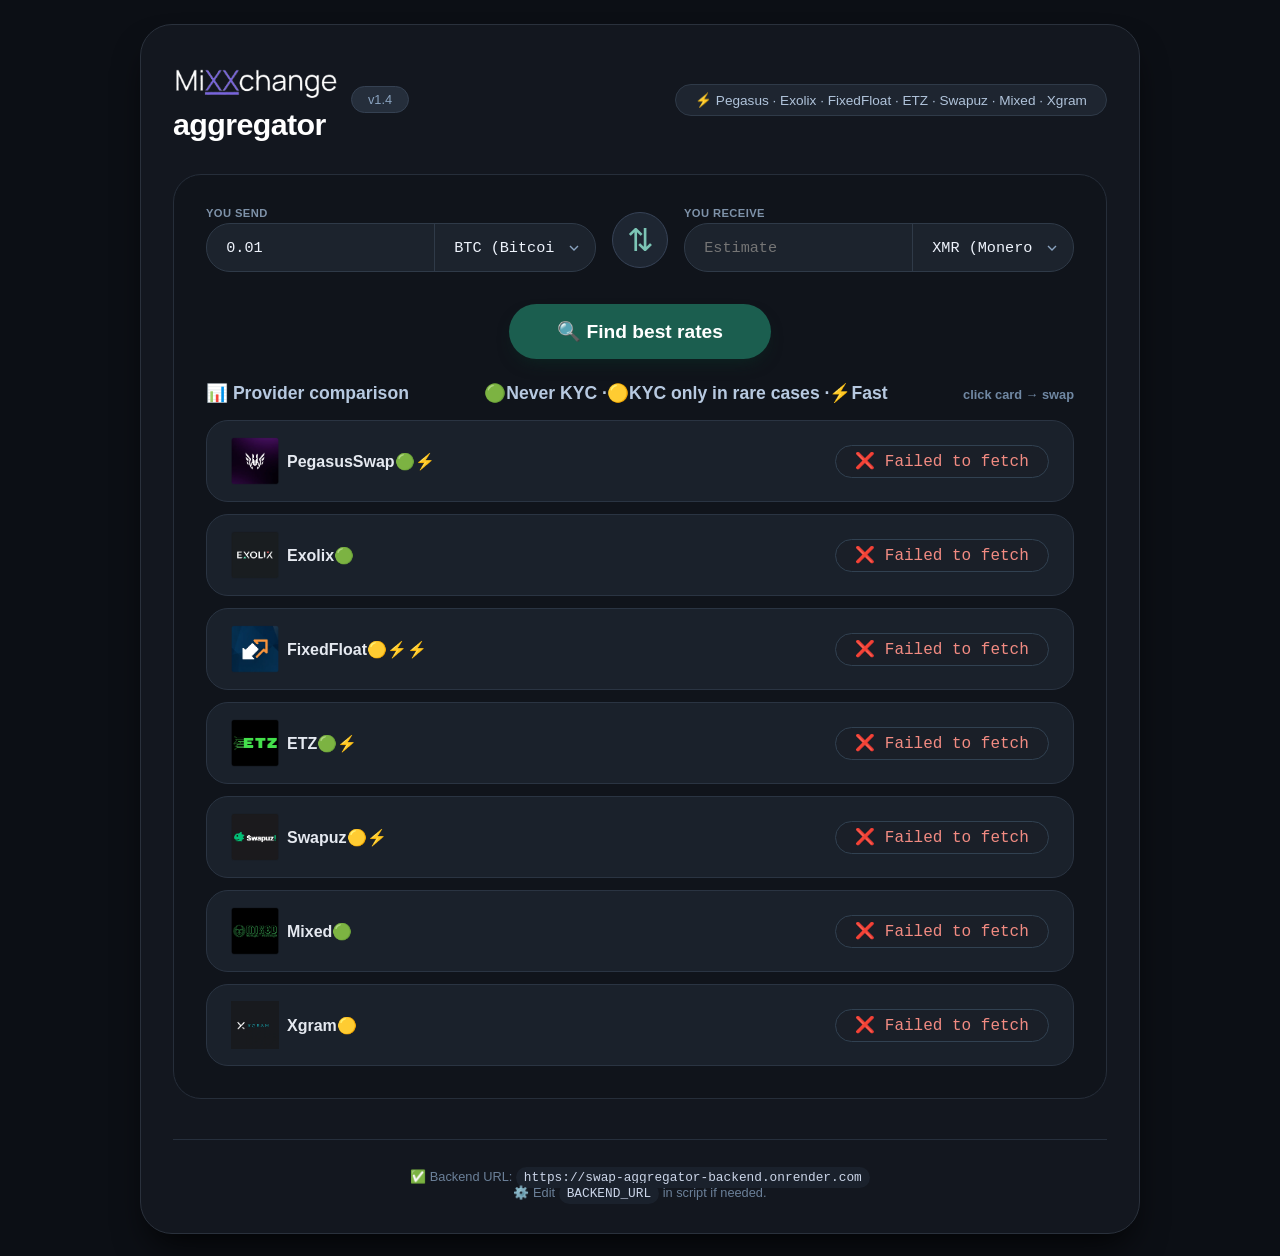
==== index.html @ 4519afbc "Add files via upload" ====
<!DOCTYPE html>
<html lang="en">
<head>
    <meta charset="UTF-8">
    <meta name="viewport" content="width=device-width, initial-scale=1.0">
    <title>SwapAggregator · Modular CSS</title>
    <link rel="stylesheet" href="style.css">
</head>
<body>
<div class="app-container">

    <div class="header-modern">
        <div class="title-group">
            <div class="logo-title">
                <img src="icons/mixxchange.webp" alt="Mixxchange" class="title-logo">
                <h1>aggregator</h1>
            </div>
            <span class="version-badge">v1.4</span>
        </div>
        <div class="exchanges-note">
            ⚡ Pegasus · Exolix · FixedFloat · ETZ · Swapuz · Mixed · Xgram
        </div>
    </div>

    <div class="swap-panel">
        <!-- Two‑pill layout with grid for perfect centering -->
        <div class="row grid-row">
            <div class="col">
                <label class="label">You send</label>
                <div class="pill">
                    <input type="number" id="amountFrom" value="0.01" step="any" placeholder="Amount" class="pill-input">
                    <select id="currencyFrom" class="pill-select"></select>
                </div>
            </div>

            <div class="swap-arrow" id="swapArrow" title="Swap currencies">⇅</div>

            <div class="col">
                <label class="label">You receive</label>
                <div class="pill">
                    <input type="number" id="amountTo" placeholder="Estimate" readonly class="pill-input pill-input-readonly">
                    <select id="currencyTo" class="pill-select"></select>
                </div>
            </div>
        </div>

        <div class="btn-container">
            <button id="refreshRatesBtn" class="btn">🔍 Find best rates</button>
        </div>

        <!-- Best rate box removed as requested -->

        <div class="providers-title">
            <span>📊 Provider comparison</span>🟢Never KYC ·🟡KYC only in rare cases ·⚡Fast
            <span style="font-size:0.8rem; color:#7088a3;">click card → swap</span>
        </div>

        <div class="providers" id="providerContainer">
            <!-- Cards will be dynamically generated -->
        </div>
    </div>

    <div class="footer-note">
        ✅ Backend URL: <span id="backendUrlDisplay" class="inline-code">http://localhost:3001</span><br>
        ⚙️ Edit <code class="inline-code">BACKEND_URL</code> in script if needed.
    </div>
</div>

<script>
    const BACKEND_URL = 'https://swap-aggregator-backend.onrender.com';
    document.getElementById('backendUrlDisplay').innerText = BACKEND_URL;

    const exchangeConfig = [
        { id: 'pegasus', name: 'PegasusSwap', emoji: '🟢⚡', icon: 'icons/pegasus.webp', link: 'https://pegasusswap.com/?ref=B7J4583', fetchFunc: fetchPegasusRate, enabled: true },
        { id: 'exolix', name: 'Exolix', emoji: '🟢', icon: 'icons/exolix.webp', link: 'https://exolix.com?ref=6A565BE6BD12206BD8289DF3541ECC38', fetchFunc: fetchExolixRate, enabled: true },
        { id: 'fixedfloat', name: 'FixedFloat', emoji: '🟡⚡⚡', icon: 'icons/fixedfloat.webp', link: 'https://ff.io/?ref=myyf98ad', fetchFunc: fetchFixedFloatRate, enabled: true },
        { id: 'etz', name: 'ETZ', emoji: '🟢⚡', icon: 'icons/etz.webp', link: 'https://etz-swap.com?ref=IL95CHDCNI7DUSWECCBX', fetchFunc: fetchETZRate, enabled: true },
        { id: 'swapuz', name: 'Swapuz', emoji: '🟡⚡', icon: 'icons/swapuz.webp', link: 'https://swapuz.com/?ref=6b44f279-f1b4-4f77-b167-ae1099fec0e4', fetchFunc: fetchSwapuzRate, enabled: true },
        { id: 'mixed', name: 'Mixed', emoji: '🟢', icon: 'icons/mixed.webp', link: 'https://mixed.exchange/?ref=nxrv33Upkz46', fetchFunc: fetchMixedRate, enabled: true },
        { id: 'xgram', name: 'Xgram', emoji: '🟡', icon: 'icons/xgram.webp', link: 'https://xgram.io?refId=6996f9b9e189f', fetchFunc: fetchXgramRate, enabled: true }
    ];

    const enabledExchanges = exchangeConfig.filter(ex => ex.enabled);

    function rebuildProviderCards() {
        const container = document.getElementById('providerContainer');
        container.innerHTML = '';
        enabledExchanges.forEach(ex => {
            const card = document.createElement('a');
            card.className = 'provider-card';
            card.id = `${ex.id}Card`;
            card.href = ex.link;
            card.target = '_blank';
            card.rel = 'noopener';
            card.innerHTML = `
                <span class="provider-name">
                    <img src="${ex.icon}" alt="${ex.name}" class="provider-icon">
                    ${ex.name}${ex.emoji}
                </span>
                <span class="provider-rate" id="${ex.id}Rate">—</span>
            `;
            container.appendChild(card);
        });
    }

    function setProviderRate(providerId, rateText, isError = false) {
        const span = document.getElementById(`${providerId}Rate`);
        if (span) {
            span.innerText = rateText;
            span.style.color = isError ? '#f28b82' : '#7cc5b5';
        }
    }

    function sortProviders() {
        const container = document.getElementById('providerContainer');
        const cards = Array.from(container.children);
        const rates = cards.map(card => {
            const rateSpan = card.querySelector('.provider-rate');
            const rateText = rateSpan.innerText;
            const rate = parseFloat(rateText);
            return { card, rate: isNaN(rate) ? -1 : rate };
        });
        rates.sort((a, b) => {
            if (a.rate === -1 && b.rate === -1) return 0;
            if (a.rate === -1) return 1;
            if (b.rate === -1) return -1;
            return b.rate - a.rate;
        });
        rates.forEach(item => container.appendChild(item.card));
    }

    // New function to highlight the best rate provider
    function highlightBestProvider() {
        // Remove highlight from all cards
        document.querySelectorAll('.provider-card').forEach(card => card.classList.remove('best-rate'));
        
        const firstCard = document.querySelector('.provider-card');
        if (!firstCard) return;
        
        const rateSpan = firstCard.querySelector('.provider-rate');
        if (!rateSpan) return;
        
        const rateText = rateSpan.innerText;
        // Only highlight if it's a valid number (not error, not loading)
        if (rateText !== '⏳' && !rateText.includes('❌') && rateText !== '—') {
            firstCard.classList.add('best-rate');
        }
    }

    async function fetchPegasusRate(fromVal, toVal, amount) {
        const from = parseCoinOption(fromVal);
        const to = parseCoinOption(toVal);
        let url = `${BACKEND_URL}/api/pegasus/rate?from=${from.ticker}&to=${to.ticker}&amount=${amount}`;
        if (from.network) url += `&networkFrom=${encodeURIComponent(from.network)}`;
        if (to.network) url += `&networkTo=${encodeURIComponent(to.network)}`;
        try {
            const res = await fetch(url);
            const data = await res.json();
            if (data.error) throw new Error(data.message);
            return { rate: data.receive, raw: data };
        } catch (e) {
            return { rate: null, error: e.message };
        }
    }
    async function fetchExolixRate(fromVal, toVal, amount) {
        const from = parseCoinOption(fromVal);
        const to = parseCoinOption(toVal);
        let url = `${BACKEND_URL}/api/exolix/rate?from=${from.ticker}&to=${to.ticker}&amount=${amount}`;
        if (from.network) url += `&networkFrom=${encodeURIComponent(from.network)}`;
        if (to.network) url += `&networkTo=${encodeURIComponent(to.network)}`;
        try {
            const res = await fetch(url);
            const data = await res.json();
            if (data.error) throw new Error(data.message);
            return { rate: data.toAmount, raw: data };
        } catch (e) {
            return { rate: null, error: e.message };
        }
    }
    async function fetchFixedFloatRate(fromVal, toVal, amount) {
        const from = parseCoinOption(fromVal);
        const to = parseCoinOption(toVal);
        const body = {
            fromCcy: from.ticker,
            toCcy: to.ticker,
            amount: parseFloat(amount)
        };
        try {
            const res = await fetch(`${BACKEND_URL}/api/fixedfloat/price`, {
                method: 'POST',
                headers: { 'Content-Type': 'application/json' },
                body: JSON.stringify(body)
            });
            const data = await res.json();
            if (data.error) throw new Error(data.message);
            if (data.code === 0 && data.data && data.data.to) {
                return { rate: data.data.to.amount, raw: data };
            } else {
                throw new Error(data.msg || 'Unknown error');
            }
        } catch (e) {
            return { rate: null, error: e.message };
        }
    }
    async function fetchETZRate(fromVal, toVal, amount) {
        const from = parseCoinOption(fromVal);
        const to = parseCoinOption(toVal);
        let url = `${BACKEND_URL}/api/etz/rate?from=${from.ticker}&to=${to.ticker}&amount=${amount}&networkFrom=${encodeURIComponent(from.network)}&networkTo=${encodeURIComponent(to.network)}`;
        try {
            const res = await fetch(url);
            const data = await res.json();
            if (data.error) throw new Error(data.message);
            if (data.data && typeof data.data.amountTo !== 'undefined') {
                return { rate: data.data.amountTo, raw: data };
            } else {
                throw new Error('Unexpected response format');
            }
        } catch (e) {
            return { rate: null, error: e.message };
        }
    }
    async function fetchSwapuzRate(fromVal, toVal, amount) {
        const from = parseCoinOption(fromVal);
        const to = parseCoinOption(toVal);
        let url = `${BACKEND_URL}/api/swapuz/rate?from=${from.ticker}&to=${to.ticker}&amount=${amount}&networkFrom=${encodeURIComponent(from.network)}&networkTo=${encodeURIComponent(to.network)}`;
        try {
            const res = await fetch(url);
            const data = await res.json();
            if (data.error) throw new Error(data.message);
            if (data.result && typeof data.result.result !== 'undefined') {
                return { rate: data.result.result, raw: data };
            } else {
                throw new Error('Unexpected response format');
            }
        } catch (e) {
            return { rate: null, error: e.message };
        }
    }
    async function fetchMixedRate(fromVal, toVal, amount) {
        const from = parseCoinOption(fromVal);
        const to = parseCoinOption(toVal);
        let url = `${BACKEND_URL}/api/mixed/rate?from=${from.ticker}&to=${to.ticker}&amount=${amount}&networkFrom=${encodeURIComponent(from.network)}&networkTo=${encodeURIComponent(to.network)}`;
        try {
            const res = await fetch(url);
            const data = await res.json();
            if (data.error) throw new Error(data.message);
            if (typeof data.toAmount !== 'undefined') {
                return { rate: data.toAmount, raw: data };
            } else {
                throw new Error('Unexpected response format');
            }
        } catch (e) {
            return { rate: null, error: e.message };
        }
    }
    async function fetchXgramRate(fromVal, toVal, amount) {
        const from = parseCoinOption(fromVal);
        const to = parseCoinOption(toVal);
        let url = `${BACKEND_URL}/api/xgram/rate?from=${from.ticker}&to=${to.ticker}&amount=${amount}`;
        try {
            const res = await fetch(url);
            const data = await res.json();
            if (data.error) throw new Error(data.message);
            if (typeof data.toAmount !== 'undefined') {
                return { rate: data.toAmount, raw: data };
            } else {
                throw new Error('Unexpected response format');
            }
        } catch (e) {
            return { rate: null, error: e.message };
        }
    }

    const coinList = [
        { ticker: "BTC", network: "BTC", display: "BTC (Bitcoin)" },
        { ticker: "ETH", network: "ETH", display: "ETH (Ethereum)" },
        { ticker: "XMR", network: "XMR", display: "XMR (Monero)" },
        { ticker: "ZEC", network: "ZEC", display: "ZEC (Zcash)" },
        { ticker: "BNB", network: "BSC", display: "BNB (BSC)" },
        { ticker: "SOL", network: "SOL", display: "SOL (Solana)" },
        { ticker: "XRP", network: "XRP", display: "XRP (Ripple)" },
        { ticker: "USDT", network: "ETH", display: "USDT (Ethereum)" },
        { ticker: "USDC", network: "ETH", display: "USDC (Ethereum)" },
        { ticker: "DOGE", network: "DOGE", display: "DOGE (Dogecoin)" },
        { ticker: "LTC", network: "LTC", display: "LTC (Litecoin)" },
        { ticker: "BCH", network: "BCH", display: "BCH (Bitcoin Cash)" },
        { ticker: "AAVE", network: "ETH", display: "AAVE (Ethereum)" },
        { ticker: "ADA", network: "ADA", display: "ADA (Cardano)" },
        { ticker: "APT", network: "APT", display: "APT (Aptos)" },
        { ticker: "ARB", network: "ARBITRUM", display: "ARB (Arbitrum)" },
        { ticker: "ATOM", network: "ATOM", display: "ATOM (Cosmos)" },
        { ticker: "AVAX", network: "AVAXC", display: "AVAX (C-Chain)" },
        { ticker: "BAT", network: "ETH", display: "BAT (Ethereum)" },
        { ticker: "BNB", network: "OPBNB", display: "BNB (opBNB)" },
        { ticker: "BTC", network: "BSC", display: "BTC (BSC)" },
        { ticker: "BTC", network: "LN", display: "BTC (Lightning)" },
        { ticker: "DAI", network: "BSC", display: "DAI (BSC)" },
        { ticker: "DAI", network: "ETH", display: "DAI (Ethereum)" },
        { ticker: "DAI", network: "MATIC", display: "DAI (Polygon)" },
        { ticker: "DASH", network: "DASH", display: "DASH (Dash)" },
        { ticker: "DOT", network: "DOTAH", display: "DOT (Polkadot AH)" },
        { ticker: "ETC", network: "ETC", display: "ETC (Ethereum Classic)" },
        { ticker: "ETH", network: "ARBITRUM", display: "ETH (Arbitrum)" },
        { ticker: "ETH", network: "BASE", display: "ETH (Base)" },
        { ticker: "ETH", network: "BSC", display: "ETH (BSC)" },
        { ticker: "ETH", network: "OP", display: "ETH (Optimism)" },
        { ticker: "ETH", network: "ZKSYNC", display: "ETH (zkSync)" },
        { ticker: "ETH", network: "MATIC", display: "WETH (Polygon)" },
        { ticker: "LINK", network: "ETH", display: "LINK (Ethereum)" },
        { ticker: "MANA", network: "ETH", display: "MANA (Ethereum)" },
        { ticker: "PAXG", network: "ETH", display: "PAXG (Ethereum)" },
        { ticker: "PEPE", network: "ETH", display: "PEPE (Ethereum)" },
        { ticker: "POL", network: "MATIC", display: "POL (Polygon)" },
        { ticker: "POL", network: "ETH", display: "POL (Ethereum)" },
        { ticker: "SHIB", network: "ETH", display: "SHIB (Ethereum)" },
        { ticker: "SHIB", network: "BSC", display: "SHIB (BSC)" },
        { ticker: "SUI", network: "SUI", display: "SUI (Sui)" },
        { ticker: "TON", network: "TON", display: "TON (Toncoin)" },
        { ticker: "TRX", network: "TRX", display: "TRX (TRON)" },
        { ticker: "TUSD", network: "ETH", display: "TUSD (Ethereum)" },
        { ticker: "TWT", network: "BSC", display: "TWT (BSC)" },
        { ticker: "USDC", network: "ARBITRUM", display: "USDC (Arbitrum)" },
        { ticker: "USDC", network: "AVAXC", display: "USDC (Avalanche)" },
        { ticker: "USDC", network: "BASE", display: "USDC (Base)" },
        { ticker: "USDC", network: "BSC", display: "USDC (BSC)" },
        { ticker: "USDC", network: "MATIC", display: "USDC (Polygon)" },
        { ticker: "USDC", network: "OP", display: "USDC (Optimism)" },
        { ticker: "USDC", network: "SOL", display: "USDC (Solana)" },
        { ticker: "USDP", network: "ETH", display: "USDP (Ethereum)" },
        { ticker: "USDT", network: "ARBITRUM", display: "USDT (Arbitrum)" },
        { ticker: "USDT", network: "AVAXC", display: "USDT (Avalanche)" },
        { ticker: "USDT", network: "BSC", display: "USDT (BSC)" },
        { ticker: "USDT", network: "MATIC", display: "USDT (Polygon)" },
        { ticker: "USDT", network: "SOL", display: "USDT (Solana)" },
        { ticker: "USDT", network: "TRX", display: "USDT (TRC20)" },
        { ticker: "VET", network: "VET", display: "VET (VeChain)" },
        { ticker: "XLM", network: "XLM", display: "XLM (Stellar)" },
        { ticker: "XTZ", network: "XTZ", display: "XTZ (Tezos)" },
        { ticker: "ZRX", network: "ETH", display: "ZRX (Ethereum)" }
    ];

    function populateSelect(selectId) {
        const select = document.getElementById(selectId);
        coinList.forEach(coin => {
            const option = document.createElement('option');
            option.value = `${coin.ticker}|${coin.network}`;
            option.textContent = coin.display;
            select.appendChild(option);
        });
    }
    populateSelect('currencyFrom');
    populateSelect('currencyTo');

    function setDefaultSelections() {
        const fromSelect = document.getElementById('currencyFrom');
        const toSelect = document.getElementById('currencyTo');
        for (let i = 0; i < fromSelect.options.length; i++) {
            if (fromSelect.options[i].value === 'BTC|BTC') {
                fromSelect.selectedIndex = i;
                break;
            }
        }
        for (let i = 0; i < toSelect.options.length; i++) {
            if (toSelect.options[i].value === 'XMR|XMR') {
                toSelect.selectedIndex = i;
                break;
            }
        }
    }
    setDefaultSelections();

    function parseCoinOption(value) {
        const [ticker, network] = value.split('|');
        return { ticker, network };
    }

    document.getElementById('swapArrow').addEventListener('click', () => {
        const fromSelect = document.getElementById('currencyFrom');
        const toSelect = document.getElementById('currencyTo');
        const fromVal = fromSelect.value;
        const toVal = toSelect.value;
        fromSelect.value = toVal;
        toSelect.value = fromVal;
    });

    async function fetchAllRates() {
        const fromVal = document.getElementById('currencyFrom').value;
        const toVal = document.getElementById('currencyTo').value;
        let amount = parseFloat(document.getElementById('amountFrom').value);
        if (isNaN(amount) || amount <= 0) amount = 0.01;

        const btn = document.getElementById('refreshRatesBtn');
        btn.classList.add('loading');
        btn.innerHTML = '⏳ Searching...';

        enabledExchanges.forEach(ex => {
            setProviderRate(ex.id, '⏳', false);
        });
        document.getElementById('amountTo').value = '';

        const fetchPromises = enabledExchanges.map(ex => ex.fetchFunc(fromVal, toVal, amount));
        const results = await Promise.allSettled(fetchPromises);

        let idx = 0;
        const rateObjects = [];
        enabledExchanges.forEach(ex => {
            const result = results[idx++];
            let rate = null, error = null;
            if (result.status === 'fulfilled' && result.value.rate !== null) {
                rate = result.value.rate;
            } else {
                error = result.status === 'rejected' ? result.reason : (result.value?.error || 'error');
            }
            setProviderRate(ex.id, rate ? rate.toFixed(6) : `❌ ${error}`, !rate);
            if (rate) rateObjects.push({ name: ex.name, rate });
        });

        sortProviders();

        if (rateObjects.length > 0) {
            const best = rateObjects.reduce((max, curr) => curr.rate > max.rate ? curr : max, rateObjects[0]);
            document.getElementById('amountTo').value = best.rate.toFixed(6);
        }

        // Highlight the best provider (first card after sort)
        highlightBestProvider();

        btn.classList.remove('loading');
        btn.innerHTML = '🔍 Find best rates';
    }

    window.onload = function() {
        rebuildProviderCards();
        document.getElementById('refreshRatesBtn').addEventListener('click', fetchAllRates);
        setTimeout(fetchAllRates, 100);
    };
</script>
</body>
</html>
---- style.css ----
/* ------------------------------------------------
   CSS variables – easy global theming
------------------------------------------------ */
:root {
    --color-bg-page: #0c0f15;
    --color-bg-container: #13171f;
    --color-bg-panel: #10141b;
    --color-bg-input: #1c232d;
    --color-bg-readonly: #1a212b;
    --color-bg-card: #1a212b;
    --color-bg-card-hover: #232c39;
    --color-bg-rate-label: #252f3d;
    --color-bg-rate-value: #1a1f28;
    --color-border: #2a313c;
    --color-border-light: #2f3a48;
    --color-border-card: #2a3442;
    --color-border-card-hover: #3d8b7a;
    --color-text-primary: #ffffff;
    --color-text-secondary: #e5e9f0;
    --color-text-muted: #7e92a9;
    --color-text-accent: #7cc5b5;
    --color-text-error: #f28b82;
    --color-text-version: #8aa3c0;
    --color-text-note: #b0c3da;
    --color-accent: #3d8b7a;
    --color-accent-dark: #1b5e4f;
    --color-accent-hover: #247a66;
    --color-arrow-bg: #1e2632;
    --color-arrow-border: #374357;
    --color-arrow-hover-bg: #2a3442;
    --color-arrow-hover-border: #4f9b8a;
    --shadow-container: 0 20px 35px -10px rgba(0,0,0,0.8);
    --shadow-btn: 0 8px 18px -8px #0b2b24;
    --border-radius-container: 32px;
    --border-radius-panel: 28px;
    --border-radius-input: 24px;
    --border-radius-card: 22px;
    --border-radius-badge: 30px;
    --border-radius-rate: 40px;
    --spacing-xs: 0.25rem;
    --spacing-sm: 0.5rem;
    --spacing-md: 1rem;
    --spacing-lg: 1.5rem;
    --spacing-xl: 2rem;
    --font-family: 'Inter', -apple-system, BlinkMacSystemFont, 'Segoe UI', Roboto, sans-serif;
    --font-mono: 'JetBrains Mono', 'Fira Code', monospace;
}

/* ------------------------------------------------
   Base & reset
------------------------------------------------ */
* {
    margin: 0;
    padding: 0;
    box-sizing: border-box;
}

body {
    background: var(--color-bg-page);
    font-family: var(--font-family);
    display: flex;
    justify-content: center;
    align-items: flex-start;       /* changed: don't force center on tall pages */
    min-height: 100vh;
    padding: var(--spacing-lg);
    color: var(--color-text-secondary);
}

/* ------------------------------------------------
   Main container
------------------------------------------------ */
.app-container {
    max-width: 1000px;
    width: 100%;
    background: var(--color-bg-container);
    border-radius: var(--border-radius-container);
    padding: var(--spacing-xl);
    border: 1px solid var(--color-border);
    box-shadow: var(--shadow-container);
}

/* ------------------------------------------------
   Header
------------------------------------------------ */
.header-modern {
    display: flex;
    align-items: center;
    justify-content: space-between;
    margin-bottom: var(--spacing-xl);
    flex-wrap: wrap;
    gap: 0.75rem;
}

.title-group {
    display: flex;
    align-items: center;
    gap: 0.75rem;
    flex-wrap: wrap;           /* NEW: wraps on very small screens */
}

.logo-title {
    display: flex;
    flex-direction: column;
    align-items: flex-start;
}

.title-logo {
    height: 48px;
    width: auto;
    margin-bottom: 1px;
}

h1 {
    font-size: 1.9rem;
    font-weight: 600;
    color: var(--color-text-primary);
    letter-spacing: -0.02em;
    line-height: 1.2;
}

.version-badge {
    background: #252e3b;
    color: var(--color-text-version);
    padding: 0.3rem var(--spacing-md);
    border-radius: var(--border-radius-badge);
    font-size: 0.8rem;
    font-weight: 500;
    border: 1px solid #354152;
    white-space: nowrap;
}

.exchanges-note {
    background: #1e2530;
    padding: 0.45rem 1.2rem;
    border-radius: var(--border-radius-badge);
    font-size: 0.85rem;
    color: var(--color-text-note);
    border: 1px solid #2f3a48;
}

/* ------------------------------------------------
   Swap panel
------------------------------------------------ */
.swap-panel {
    background: var(--color-bg-panel);
    border-radius: var(--border-radius-panel);
    padding: var(--spacing-xl);
    border: 1px solid #262e3a;
}

/* Grid row for perfect centering of arrow */
.grid-row {
    display: grid;
    grid-template-columns: 1fr auto 1fr;
    gap: var(--spacing-md);
    align-items: center;
    margin-bottom: var(--spacing-lg);
}

.col {
    min-width: 0; /* prevents overflow */
}

.label {
    font-size: 0.7rem;
    text-transform: uppercase;
    letter-spacing: 0.4px;
    color: var(--color-text-muted);
    font-weight: 600;
    margin-bottom: var(--spacing-xs);
    display: block;
}

/* ------------------------------------------------
   Pill components – merged input+select
   KEY FIX: max-width + overflow clipping on small screens
------------------------------------------------ */
.pill {
    display: flex;
    align-items: center;
    background: var(--color-bg-input);
    border: 1.5px solid var(--color-border-light);
    border-radius: var(--border-radius-input);
    overflow: hidden;
    transition: border 0.15s, box-shadow 0.15s;
    min-width: 0;          /* NEW: prevents pill from blowing out its grid cell */
    width: 100%;           /* NEW: always fills parent, never exceeds it */
}

.pill:focus-within {
    border-color: var(--color-accent);
    box-shadow: 0 0 0 2px rgba(61, 139, 122, 0.3);
}

.pill-input,
.pill-select {
    border: none;
    background: transparent;
    padding: 0.9rem 1.2rem;
    font-family: var(--font-mono);
    font-size: 0.95rem;
    color: #eef3fc;
    outline: none;
    min-width: 0;          /* NEW: allow shrinking */
}

.pill-input {
    flex: 1 1 0;           /* CHANGED: allow shrink */
    min-width: 0;
    border-right: 1px solid var(--color-border-light);
    overflow: hidden;
    text-overflow: ellipsis;
}

.pill-input[readonly] {
    color: #a9bedb;
    font-weight: 500;
}

.pill-select {
    appearance: none;
    background-image: url('data:image/svg+xml;utf8,<svg xmlns="http://www.w3.org/2000/svg" width="16" height="16" viewBox="0 0 24 24" fill="none" stroke="%238aa3c0" stroke-width="2"><polyline points="6 9 12 15 18 9"/></svg>');
    background-repeat: no-repeat;
    background-position: right 0.8rem center;
    background-size: 1rem;
    padding-right: 2.5rem;          /* increased for more arrow space */
    cursor: pointer;
    flex: 0 0 auto;                  /* don't grow, don't shrink past content */
    min-width: 70px;                 /* smaller minimum on mobile */
    max-width: 100px;                /* increased base width for coin names */
    background-color: transparent;
    color: #eef3fc;
}

/* Larger screens: allow select to expand further */
@media (min-width: 769px) {
    .pill-select {
        max-width: 160px;            /* more room on tablets/desktops */
    }
}

@media (min-width: 1200px) {
    .pill-select {
        max-width: 160px;            /* extra space on large screens */
    }
}

.pill-select option {
    background-color: var(--color-bg-input);
    color: #eef3fc;
}

/* ------------------------------------------------
   Original input/select styles (kept for compatibility)
------------------------------------------------ */
.input, .select {
    width: 100%;
    padding: 0.9rem 1.2rem;
    background: var(--color-bg-input);
    border: 1.5px solid var(--color-border-light);
    border-radius: var(--border-radius-input);
    font-size: 0.95rem;
    font-family: var(--font-mono);
    transition: border 0.15s, box-shadow 0.15s;
    outline: none;
    color: #eef3fc;
    font-weight: 400;
}

.select {
    appearance: none;
    background-image: url('data:image/svg+xml;utf8,<svg xmlns="http://www.w3.org/2000/svg" width="16" height="16" viewBox="0 0 24 24" fill="none" stroke="%238aa3c0" stroke-width="2"><polyline points="6 9 12 15 18 9"/></svg>');
    background-repeat: no-repeat;
    background-position: right 1.2rem center;
    background-size: 1rem;
}

.input:focus, .select:focus {
    border-color: var(--color-accent);
    box-shadow: 0 0 0 2px rgba(61, 139, 122, 0.3);
}

.input[readonly] {
    background: var(--color-bg-readonly);
    border-color: var(--color-border-light);
    color: #a9bedb;
    font-weight: 500;
}

/* ------------------------------------------------
   Swap arrow
------------------------------------------------ */
.swap-arrow {
    display: flex;
    justify-content: center;
    align-items: center;
    width: 56px;
    height: 56px;
    background: var(--color-arrow-bg);
    border: 1px solid var(--color-arrow-border);
    border-radius: 50%;
    cursor: pointer;
    font-size: 2rem;
    font-weight: 500;
    color: var(--color-text-accent);
    transition: 0.2s;
    margin: 0 auto;
    flex-shrink: 0;        /* NEW: arrow never squishes */
}

.swap-arrow:hover {
    background: var(--color-arrow-hover-bg);
    border-color: var(--color-arrow-hover-border);
    color: #b0efe0;
    transform: rotate(180deg);
}

/* ------------------------------------------------
   Providers section
------------------------------------------------ */
.providers-title {
    display: flex;
    justify-content: space-between;
    align-items: baseline;
    margin: var(--spacing-lg) 0 var(--spacing-md);
    font-weight: 600;
    color: #b7c9e0;
    font-size: 1.1rem;
    flex-wrap: wrap;
    gap: 0.5rem;
}

.providers {
    display: flex;
    flex-direction: column;
    gap: 0.75rem;
}

.provider-card {
    background: var(--color-bg-card);
    border-radius: var(--border-radius-card);
    padding: var(--spacing-md) var(--spacing-lg);
    border: 1px solid var(--color-border-card);
    display: flex;
    justify-content: space-between;
    align-items: center;
    cursor: pointer;
    transition: all 0.2s ease;
    text-decoration: none;
    color: inherit;
    flex-wrap: wrap;       /* NEW: wraps on very small screens */
    gap: 0.5rem;
}

.provider-card:hover {
    background: var(--color-bg-card-hover);
    border-color: var(--color-border-card-hover);
    transform: translateY(-2px);
}

.provider-name {
    font-weight: 600;
    display: flex;
    align-items: center;
    gap: 8px;
    font-size: 1rem;
    min-width: 0;          /* NEW */
}

.provider-icon {
    width: 48px;
    height: 48px;
    object-fit: contain;
    flex-shrink: 0;        /* NEW: icon never gets squished */
}

.provider-rate {
    font-family: var(--font-mono);
    background: var(--color-bg-rate-value);
    padding: 0.35rem 1.2rem;
    border-radius: var(--border-radius-rate);
    font-weight: 500;
    color: var(--color-text-accent);
    border: 1px solid #314151;
    transition: all 0.2s;
    white-space: nowrap;   /* NEW: rate never breaks across lines */
    flex-shrink: 0;        /* NEW */
}

.provider-card.best-rate .provider-rate {
    font-size: 1.3rem;
    font-weight: 700;
    color: var(--color-text-primary);
    background: var(--color-accent-dark);
    border-color: var(--color-accent);
    box-shadow: 0 0 10px rgba(61, 139, 122, 0.5);
}

.provider-card.best-rate .provider-rate::before {
    content: "🏆 ";
    font-size: 1.2rem;
    margin-right: 0.2rem;
}

/* ------------------------------------------------
   Button
------------------------------------------------ */
.btn-container {
    display: flex;
    justify-content: center;
    margin: var(--spacing-xl) 0 var(--spacing-sm);
}

.btn {
    background: var(--color-accent-dark);
    color: white;
    border: none;
    padding: var(--spacing-md) 3rem;
    border-radius: var(--border-radius-rate);
    font-weight: 600;
    font-size: 1.2rem;
    cursor: pointer;
    transition: 0.2s;
    box-shadow: var(--shadow-btn);
    display: inline-flex;
    align-items: center;
    gap: 10px;
    white-space: nowrap;   /* NEW: button text stays on one line */
}

.btn:hover {
    background: var(--color-accent-hover);
    transform: scale(1.02);
}

.btn.loading {
    opacity: 0.7;
    pointer-events: none;
    background: #36685c;
}

/* ------------------------------------------------
   Footer
------------------------------------------------ */
.footer-note {
    margin-top: 2.5rem;
    color: #6b8099;
    font-size: 0.8rem;
    text-align: center;
    border-top: 1px solid #262f3c;
    padding-top: 1.8rem;
}

.inline-code {
    background: #1a212c;
    padding: 0.2rem 0.5rem;
    border-radius: 12px;
    font-family: monospace;
    color: #cbd5e8;
}

/* ------------------------------------------------
   Utilities
------------------------------------------------ */
.mt-sm { margin-top: var(--spacing-sm); }
.mb-sm { margin-bottom: var(--spacing-sm); }

/* ================================================
   RESPONSIVE BREAKPOINTS
================================================ */

/* ── Tablet / small desktop (≤ 768px) ── */
@media (max-width: 768px) {
    body {
        padding: var(--spacing-md);
        align-items: flex-start;
    }

    .app-container {
        padding: var(--spacing-lg);
        border-radius: 24px;
    }

    .swap-panel {
        padding: var(--spacing-lg);
        border-radius: 20px;
    }

    h1 {
        font-size: 1.5rem;
    }

    .title-logo {
        height: 38px;
    }

    .provider-icon {
        width: 38px;
        height: 38px;
    }
}

/* ── Mobile (≤ 600px) – stack the swap row vertically ── */
@media (max-width: 600px) {
    body {
        padding: 0.75rem;
    }

    .app-container {
        padding: var(--spacing-md);
        border-radius: 20px;
    }

    .swap-panel {
        padding: var(--spacing-md);
        border-radius: 16px;
    }

    /* Stack the two pills + arrow vertically */
    .grid-row {
        display: flex;
        flex-direction: column;
        gap: var(--spacing-sm);
    }

    .swap-arrow {
        transform: rotate(90deg);
        margin: 0.25rem auto;
        width: 46px;
        height: 46px;
        font-size: 1.6rem;
    }

    .swap-arrow:hover {
        transform: rotate(90deg) scale(1.1);
    }

    /* Pills become full-width and properly bounded */
    .col {
        width: 100%;
    }

    .pill {
        width: 100%;
    }

    .pill-input,
    .pill-select {
        padding: 0.75rem 1rem;
        font-size: 0.88rem;
    }

    .pill-select {
        min-width: 80px;
        max-width: 140px;           
    }

    h1 {
        font-size: 1.3rem;
    }

    .title-logo {
        height: 32px;
    }

    .version-badge,
    .exchanges-note {
        font-size: 0.75rem;
        padding: 0.25rem 0.75rem;
    }

    .provider-card {
        padding: var(--spacing-sm) var(--spacing-md);
        border-radius: 16px;
    }

    .provider-name {
        font-size: 0.9rem;
    }

    .provider-icon {
        width: 32px;
        height: 32px;
    }

    .provider-rate {
        font-size: 0.85rem;
        padding: 0.25rem 0.8rem;
    }

    .provider-card.best-rate .provider-rate {
        font-size: 1.05rem;
    }

    .btn {
        padding: var(--spacing-md) 2rem;
        font-size: 1rem;
        width: 100%;
        justify-content: center;
    }

    .providers-title {
        font-size: 0.95rem;
    }
}

/* ── Very small screens (≤ 380px) ── */
@media (max-width: 380px) {
    body {
        padding: 0.5rem;
    }

    .app-container {
        padding: 0.75rem;
        border-radius: 16px;
    }

    .swap-panel {
        padding: 0.75rem;
        border-radius: 14px;
    }

    h1 {
        font-size: 1.1rem;
    }

    .pill-input,
    .pill-select {
        padding: 0.6rem 0.75rem;
        font-size: 0.82rem;
    }

    .pill-select {
        min-width: 100px;
        max-width: 140px;
    }

    .provider-card {
        padding: 0.5rem 0.75rem;
    }

    .provider-icon {
        width: 26px;
        height: 26px;
    }
}
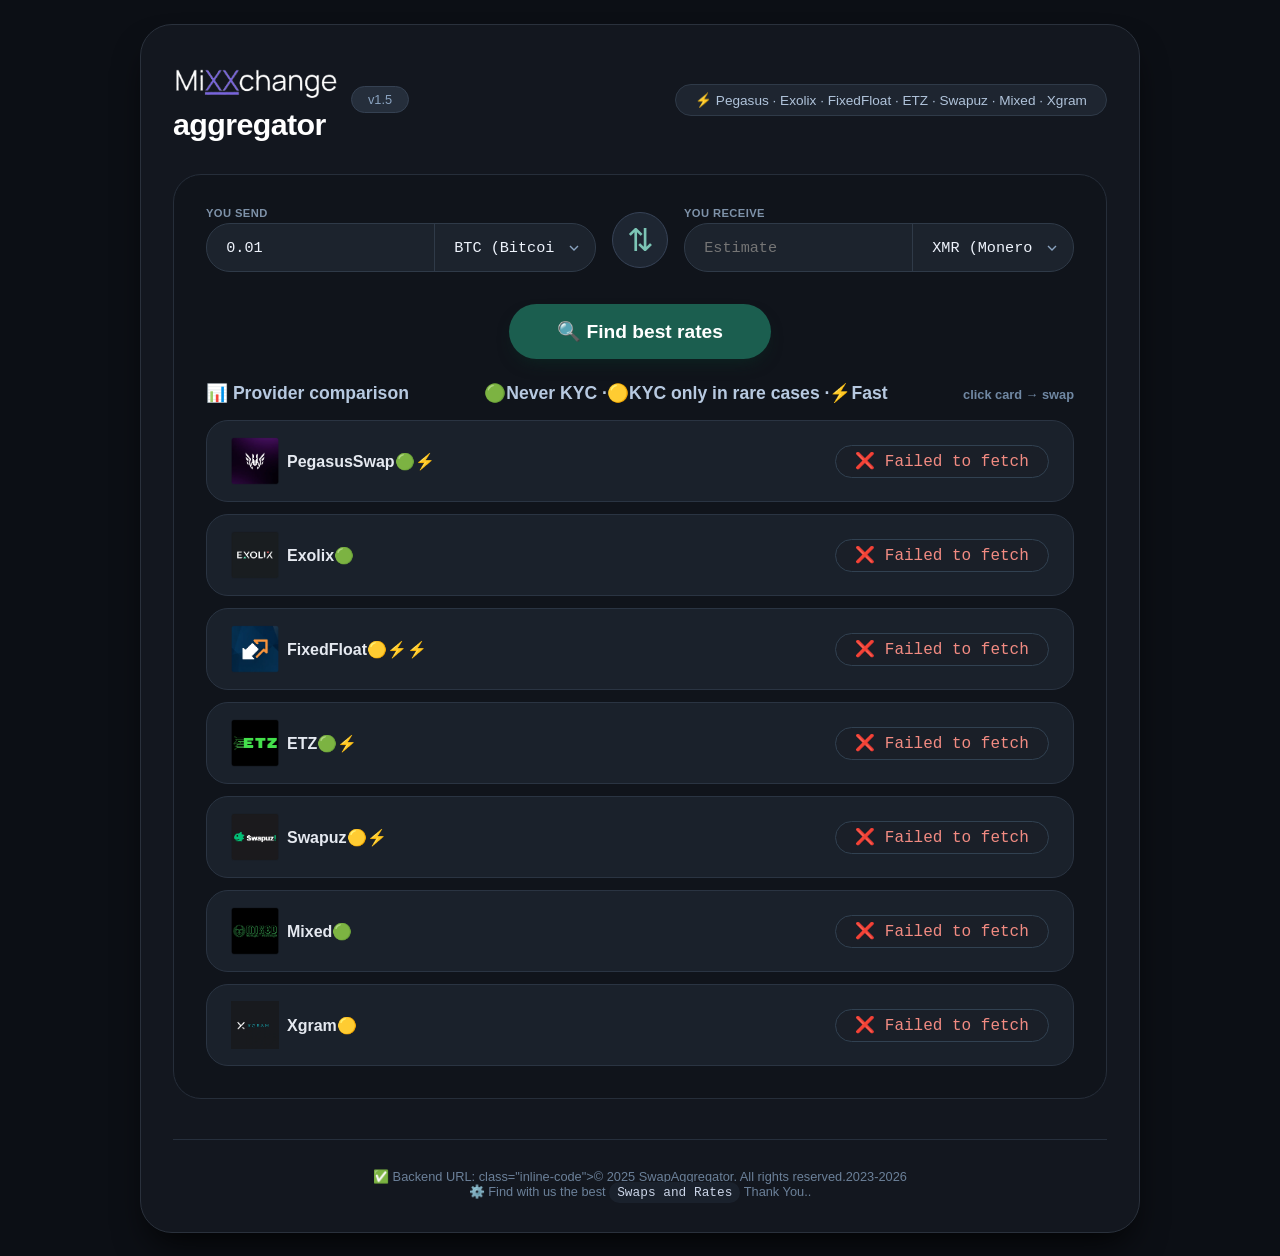
==== commit f7483e53: "Update version badge and footer note in index.html Updated version badge to v1.5 and modified footer" ====
--- a/index.html
+++ b/index.html
@@ -15,7 +15,7 @@
                 <img src="icons/mixxchange.webp" alt="Mixxchange" class="title-logo">
                 <h1>aggregator</h1>
             </div>
-            <span class="version-badge">v1.4</span>
+            <span class="version-badge">v1.5</span>
         </div>
         <div class="exchanges-note">
             ⚡ Pegasus · Exolix · FixedFloat · ETZ · Swapuz · Mixed · Xgram
@@ -61,14 +61,14 @@
     </div>
 
     <div class="footer-note">
-        ✅ Backend URL: <span id="backendUrlDisplay" class="inline-code">http://localhost:3001</span><br>
-        ⚙️ Edit <code class="inline-code">BACKEND_URL</code> in script if needed.
+        ✅ Backend URL: class="inline-code">© 2025 SwapAggregator. All rights reserved.2023-2026</span><br>
+        ⚙️ Find with us the best <code class="inline-code">Swaps and Rates</code> Thank You..
     </div>
 </div>
 
 <script>
     const BACKEND_URL = 'https://swap-aggregator-backend.onrender.com';
-    document.getElementById('backendUrlDisplay').innerText = BACKEND_URL;
+  
 
     const exchangeConfig = [
         { id: 'pegasus', name: 'PegasusSwap', emoji: '🟢⚡', icon: 'icons/pegasus.webp', link: 'https://pegasusswap.com/?ref=B7J4583', fetchFunc: fetchPegasusRate, enabled: true },
@@ -436,4 +436,4 @@
     };
 </script>
 </body>
-</html>+</html>
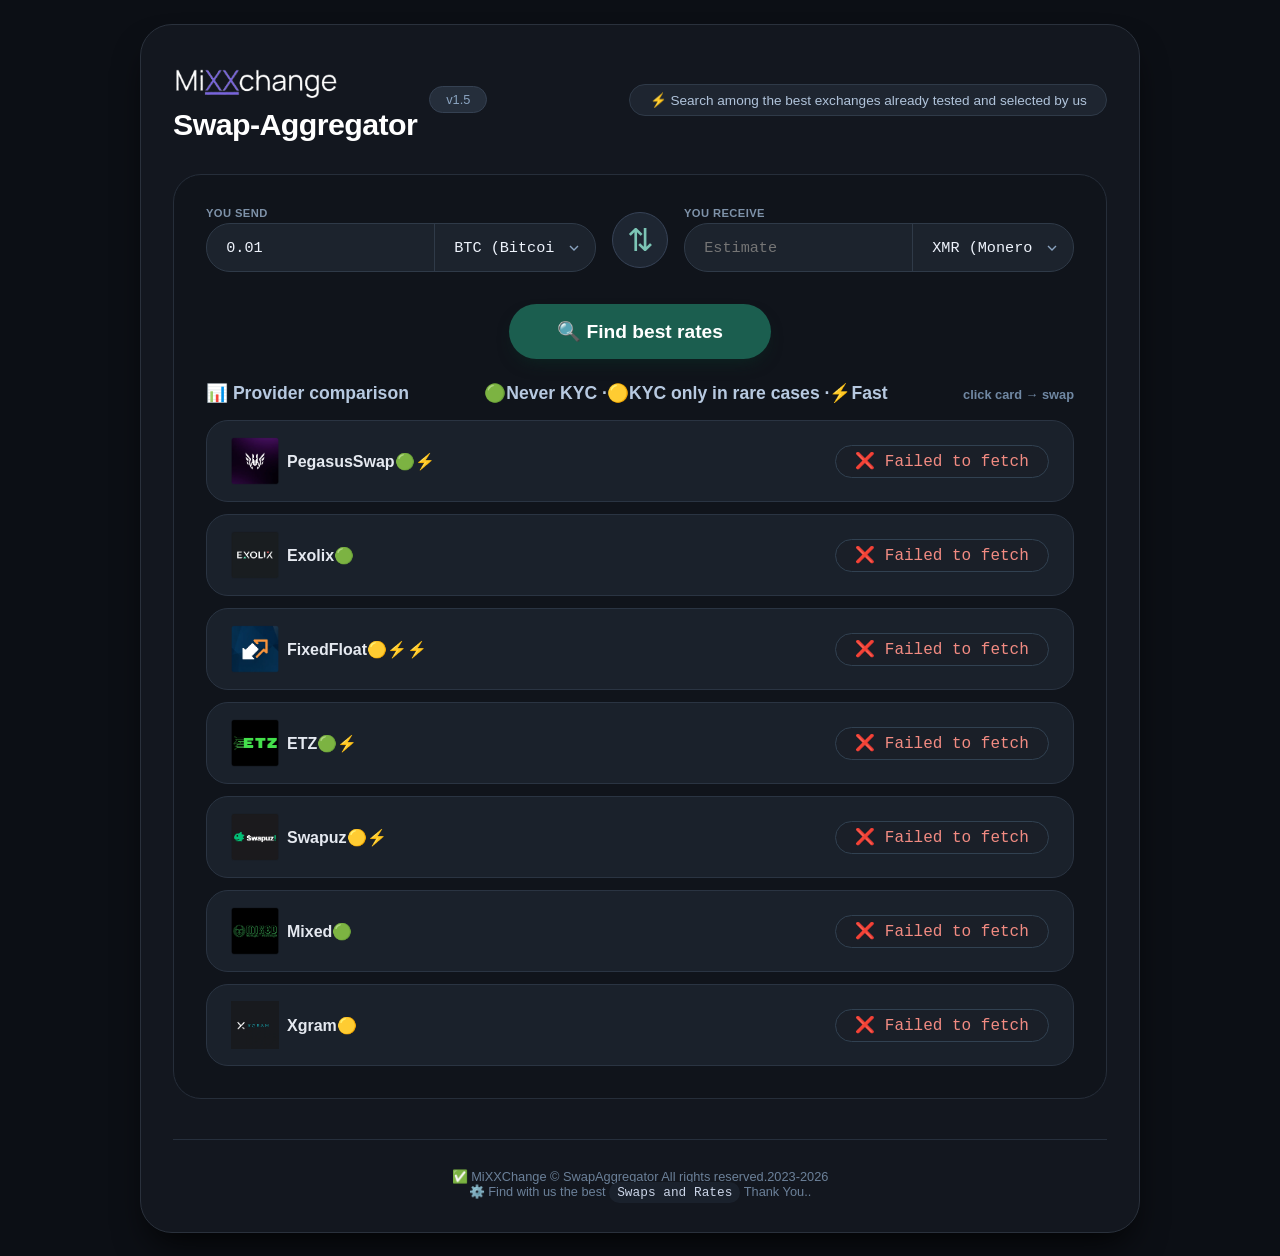
==== commit 932c365a: "Update header and footer content in index.html" ====
--- a/index.html
+++ b/index.html
@@ -13,12 +13,12 @@
         <div class="title-group">
             <div class="logo-title">
                 <img src="icons/mixxchange.webp" alt="Mixxchange" class="title-logo">
-                <h1>aggregator</h1>
+                <h1>Swap-Aggregator</h1>
             </div>
             <span class="version-badge">v1.5</span>
         </div>
         <div class="exchanges-note">
-            ⚡ Pegasus · Exolix · FixedFloat · ETZ · Swapuz · Mixed · Xgram
+            ⚡ Search among the best exchanges already tested and selected by us
         </div>
     </div>
 
@@ -61,7 +61,7 @@
     </div>
 
     <div class="footer-note">
-        ✅ Backend URL: class="inline-code">© 2025 SwapAggregator. All rights reserved.2023-2026</span><br>
+        ✅ MiXXChange © SwapAggregator All rights reserved.2023-2026</span><br>
         ⚙️ Find with us the best <code class="inline-code">Swaps and Rates</code> Thank You..
     </div>
 </div>
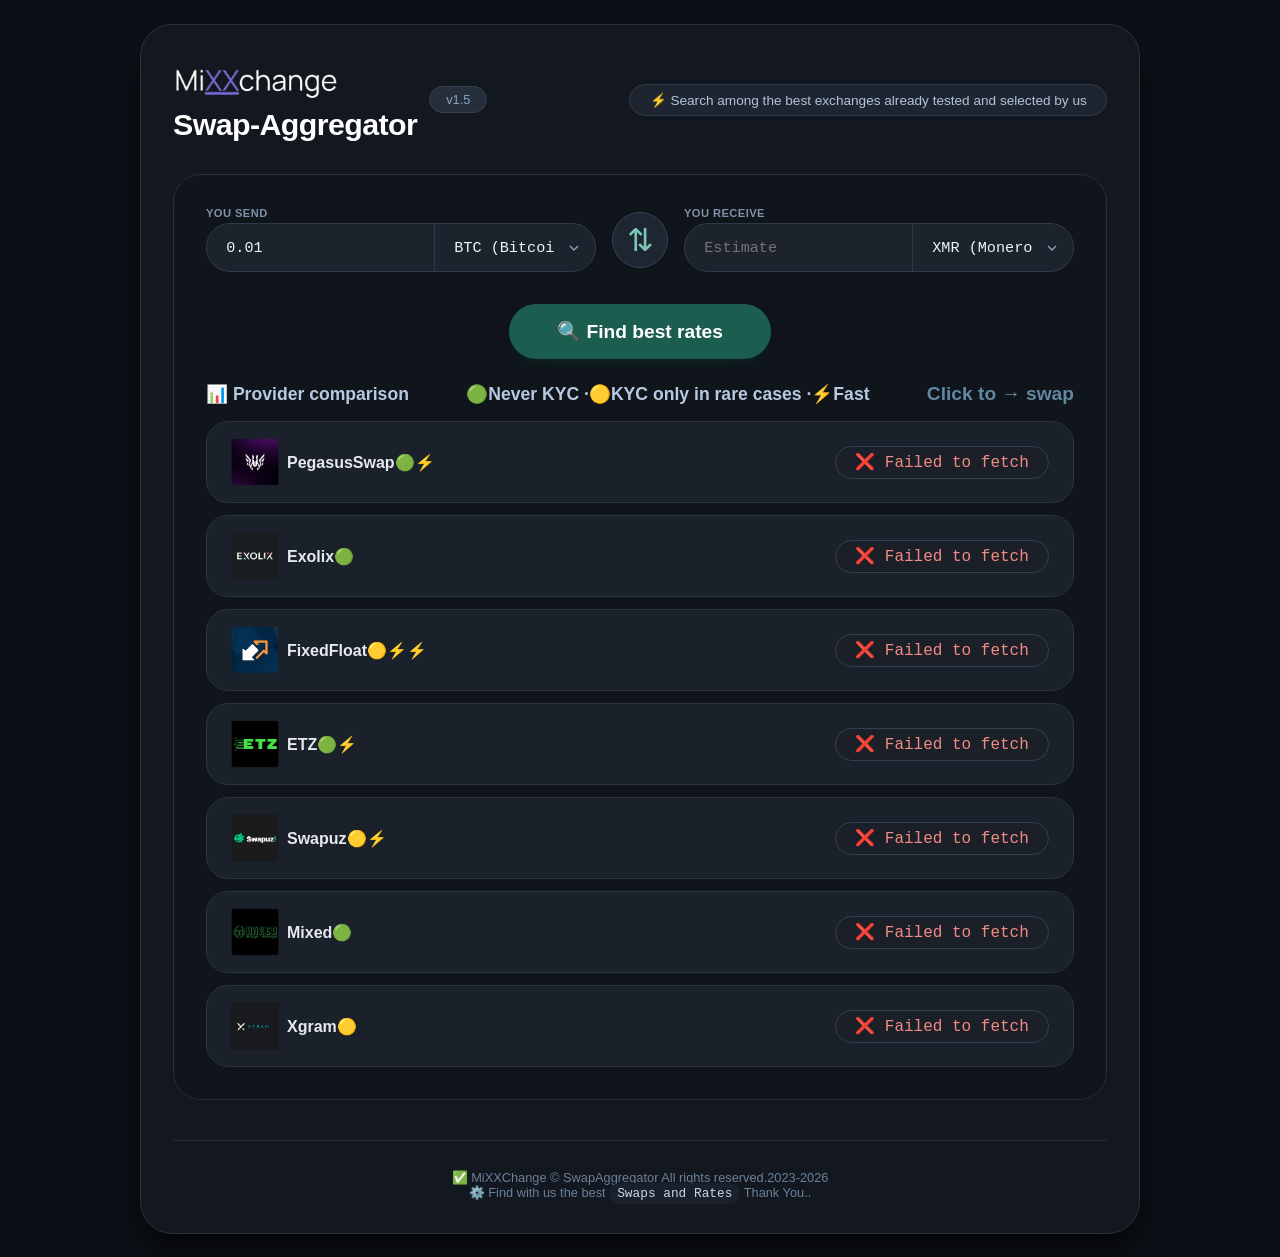
==== commit 6241d691: "Update provider comparison text and style" ====
--- a/index.html
+++ b/index.html
@@ -52,7 +52,7 @@
 
         <div class="providers-title">
             <span>📊 Provider comparison</span>🟢Never KYC ·🟡KYC only in rare cases ·⚡Fast
-            <span style="font-size:0.8rem; color:#7088a3;">click card → swap</span>
+            <span style="font-size:1.2rem; color:#6088a3;">Click to → swap</span>
         </div>
 
         <div class="providers" id="providerContainer">
